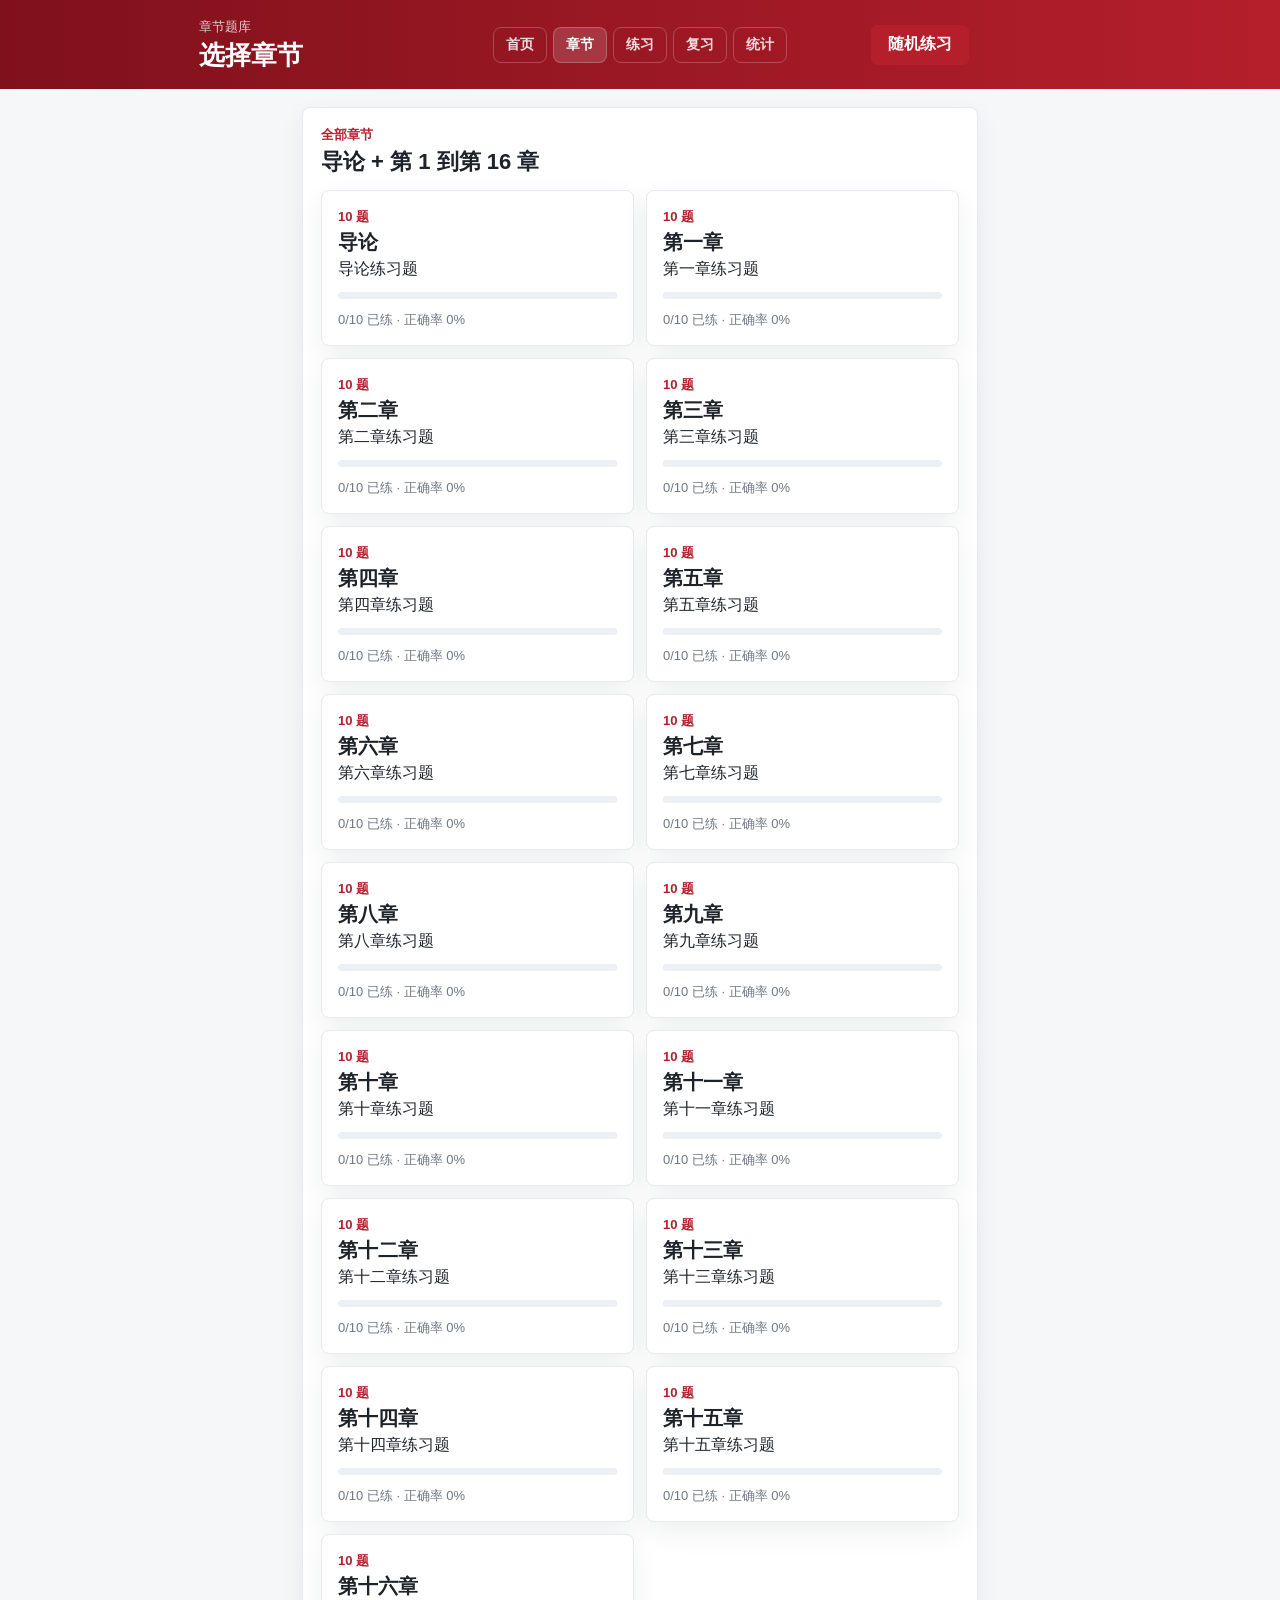
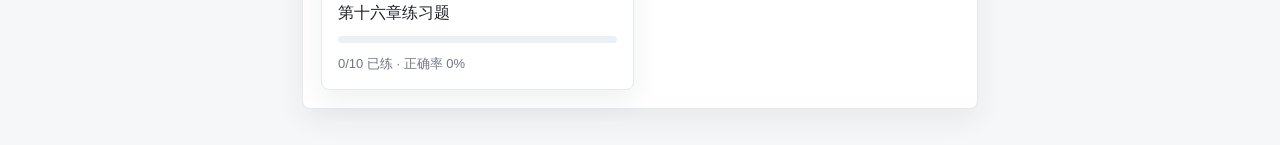
==== chapters.html @ 783799a6 "Initial static quiz site" ====
<!doctype html>
<html lang="zh-CN">
  <head>
    <meta charset="UTF-8" />
    <meta name="viewport" content="width=device-width, initial-scale=1.0" />
    <title>章节 - 习思想刷题系统</title>
    <link rel="stylesheet" href="styles.css?v=20260612-3" />
  </head>
  <body data-page="chapters">
    <div class="app-shell">
      <header class="topbar">
        <div class="brand-block">
          <p class="eyebrow">章节题库</p>
          <h1>选择章节</h1>
        </div>
        <nav class="site-nav" aria-label="主要导航">
          <a href="index.html">首页</a>
          <a href="chapters.html" class="active">章节</a>
          <a href="practice.html">练习</a>
          <a href="review.html">复习</a>
          <a href="stats.html">统计</a>
        </nav>
        <div class="top-actions">
          <a class="primary-button" href="practice.html?mode=random">随机练习</a>
        </div>
      </header>

      <main class="page-shell">
        <section class="page-section">
          <div class="section-heading">
            <p class="mode-label">全部章节</p>
            <h2>导论 + 第 1 到第 16 章</h2>
          </div>
          <div id="chapterCards" class="chapter-card-grid"></div>
        </section>
      </main>
    </div>

    <script src="app.js?v=20260612-3"></script>
    <script src="pages.js?v=20260612-3"></script>
  </body>
</html>
---- styles.css ----
:root {
  --red-900: #7f111b;
  --red-700: #b51f2c;
  --red-100: #fde8e8;
  --gold-600: #b98516;
  --gold-100: #fff4d9;
  --green-700: #1e7a48;
  --green-100: #e4f6ea;
  --ink-900: #1e2329;
  --ink-700: #3e4650;
  --ink-500: #6e7783;
  --line: #e7e9ee;
  --paper: #ffffff;
  --page: #f6f7f9;
  --shadow: 0 16px 40px rgba(33, 37, 43, 0.08);
}

* {
  box-sizing: border-box;
}

html,
body {
  overflow-x: hidden;
}

body {
  margin: 0;
  min-width: 320px;
  color: var(--ink-900);
  background: var(--page);
  font-family:
    "Microsoft YaHei",
    "PingFang SC",
    "Noto Sans CJK SC",
    Arial,
    sans-serif;
}

button {
  font: inherit;
}

a {
  color: inherit;
  text-decoration: none;
}

.app-shell {
  min-height: 100vh;
}

.topbar {
  min-height: 88px;
  padding: 18px clamp(16px, 4vw, 42px);
  color: #fff;
  background: linear-gradient(90deg, var(--red-900), var(--red-700));
  display: flex;
  align-items: center;
  justify-content: space-between;
  gap: 16px;
}

.eyebrow,
.mode-label {
  margin: 0 0 4px;
  color: rgba(255, 255, 255, 0.78);
  font-size: 13px;
}

.mode-label {
  color: var(--red-700);
  font-weight: 700;
}

.topbar h1 {
  margin: 0;
  font-size: 26px;
  line-height: 1.2;
  letter-spacing: 0;
}

.brand-block {
  min-width: 180px;
}

.site-nav {
  display: flex;
  align-items: center;
  justify-content: center;
  gap: 6px;
  flex: 1 1 auto;
  flex-wrap: wrap;
}

.site-nav a {
  min-height: 36px;
  padding: 8px 12px;
  display: inline-flex;
  align-items: center;
  justify-content: center;
  border: 1px solid rgba(255, 255, 255, 0.22);
  border-radius: 8px;
  color: rgba(255, 255, 255, 0.86);
  font-size: 14px;
  font-weight: 700;
}

.site-nav a.active,
.site-nav a:hover {
  color: #fff;
  background: rgba(255, 255, 255, 0.14);
}

.top-actions,
.question-actions {
  display: flex;
  align-items: center;
  gap: 10px;
  flex-wrap: wrap;
}

.workspace {
  display: grid;
  grid-template-columns: 260px minmax(0, 1fr);
  gap: 18px;
  padding: 18px clamp(16px, 4vw, 42px) 32px;
}

.page-shell {
  width: min(1180px, 100%);
  margin: 0 auto;
  padding: 18px clamp(16px, 4vw, 42px) 36px;
}

.two-column-page {
  display: grid;
  grid-template-columns: repeat(2, minmax(0, 1fr));
  gap: 18px;
}

.sidebar,
.question-panel,
.answer-sheet,
.metric-card,
.page-section,
.feature-card,
.chapter-card,
.review-item,
.stats-row {
  background: var(--paper);
  border: 1px solid var(--line);
  border-radius: 8px;
  box-shadow: var(--shadow);
}

.page-section {
  padding: 18px;
}

.page-section + .page-section {
  margin-top: 18px;
}

.two-column-page .page-section + .page-section {
  margin-top: 0;
}

.section-heading {
  margin-bottom: 14px;
}

.section-heading h2 {
  margin: 0;
  font-size: 22px;
  line-height: 1.25;
}

.home-actions {
  display: grid;
  grid-template-columns: repeat(4, minmax(0, 1fr));
  gap: 12px;
  margin-bottom: 18px;
}

.feature-card {
  min-height: 128px;
  padding: 16px;
  display: grid;
  align-content: space-between;
  gap: 18px;
  transition:
    transform 0.15s ease,
    border-color 0.15s ease;
}

.feature-card:hover,
.chapter-card:hover,
.review-item:hover,
.stats-row:hover {
  border-color: var(--red-100);
  transform: translateY(-1px);
}

.feature-card span,
.chapter-card small,
.stats-row span,
.review-item span,
.review-item p {
  color: var(--ink-500);
  font-size: 13px;
}

.feature-card strong {
  font-size: 18px;
  line-height: 1.35;
}

.primary-feature {
  color: #fff;
  border-color: transparent;
  background: linear-gradient(135deg, var(--red-900), var(--red-700));
}

.primary-feature span {
  color: rgba(255, 255, 255, 0.8);
}

.chapter-card-grid {
  display: grid;
  grid-template-columns: repeat(4, minmax(0, 1fr));
  gap: 12px;
}

.chapter-card-grid.compact {
  grid-template-columns: repeat(3, minmax(0, 1fr));
}

.chapter-card {
  min-height: 150px;
  padding: 16px;
  display: grid;
  align-content: space-between;
  gap: 12px;
}

.chapter-card h3,
.review-item h3 {
  margin: 4px 0;
  font-size: 20px;
  line-height: 1.25;
}

.chapter-card p,
.review-item p {
  margin: 0;
}

.mini-progress,
.stats-progress {
  height: 7px;
  overflow: hidden;
  border-radius: 999px;
  background: #eceff3;
}

.mini-progress span,
.stats-progress span {
  height: 100%;
  display: block;
  border-radius: inherit;
  background: linear-gradient(90deg, var(--gold-600), var(--red-700));
}

.review-list,
.stats-list {
  display: grid;
  gap: 10px;
}

.review-item {
  padding: 14px;
  display: grid;
  gap: 6px;
}

.review-item h3 {
  font-size: 16px;
}

.stats-row {
  padding: 14px;
  display: grid;
  grid-template-columns: minmax(0, 220px) minmax(0, 1fr) 56px;
  align-items: center;
  gap: 14px;
}

.stats-row div:first-child {
  display: grid;
  gap: 4px;
}

.stats-row b {
  text-align: right;
  color: var(--red-700);
}

.sidebar {
  align-self: start;
  padding: 16px;
  position: sticky;
  top: 16px;
}

.nav-section + .nav-section {
  margin-top: 22px;
}

.nav-section h2 {
  margin: 0 0 10px;
  color: var(--ink-500);
  font-size: 13px;
  font-weight: 700;
}

.nav-item,
.chapter-button {
  width: 100%;
  min-height: 42px;
  border: 1px solid transparent;
  border-radius: 6px;
  background: transparent;
  color: var(--ink-700);
  display: flex;
  align-items: center;
  justify-content: space-between;
  gap: 10px;
  padding: 9px 10px;
  cursor: pointer;
  text-align: left;
}

.nav-item:hover,
.chapter-button:hover {
  background: #f3f4f6;
}

.nav-item.active,
.chapter-button.active {
  color: var(--red-900);
  border-color: var(--red-100);
  background: var(--red-100);
  font-weight: 700;
}

.chapter-list {
  display: grid;
  gap: 8px;
}

.chapter-title {
  display: grid;
  gap: 3px;
}

.chapter-title strong {
  font-size: 15px;
}

.chapter-title span {
  color: var(--ink-500);
  font-size: 12px;
}

.chapter-badge {
  min-width: 44px;
  text-align: center;
  color: var(--gold-600);
  background: var(--gold-100);
  border-radius: 999px;
  padding: 3px 8px;
  font-size: 12px;
  font-weight: 700;
}

.content-area {
  min-width: 0;
}

.summary-grid {
  display: grid;
  grid-template-columns: repeat(4, minmax(0, 1fr));
  gap: 12px;
  margin-bottom: 18px;
}

.metric-card {
  min-height: 90px;
  padding: 16px;
  display: grid;
  align-content: center;
  gap: 8px;
}

.metric-card span {
  color: var(--ink-500);
  font-size: 13px;
}

.metric-card strong {
  font-size: 28px;
  line-height: 1;
}

.practice-layout {
  display: grid;
  grid-template-columns: minmax(0, 1fr) 310px;
  gap: 18px;
  align-items: start;
}

.question-panel,
.answer-sheet {
  padding: 20px;
}

.practice-header,
.sheet-header {
  display: flex;
  justify-content: space-between;
  gap: 16px;
}

.practice-header h2,
.sheet-header h2 {
  margin: 0;
  font-size: 22px;
  line-height: 1.25;
}

.progress-copy {
  display: flex;
  flex-direction: column;
  gap: 6px;
  color: var(--ink-500);
  font-size: 13px;
  text-align: right;
  white-space: nowrap;
}

.progress-bar {
  height: 8px;
  margin: 18px 0;
  overflow: hidden;
  border-radius: 999px;
  background: #eceff3;
}

.progress-bar span {
  display: block;
  height: 100%;
  width: 0;
  background: linear-gradient(90deg, var(--red-700), var(--gold-600));
  transition: width 180ms ease;
}

.question-meta {
  display: flex;
  gap: 8px;
  margin-bottom: 14px;
}

.question-meta span {
  border: 1px solid var(--line);
  border-radius: 999px;
  padding: 4px 9px;
  color: var(--ink-500);
  background: #fafafa;
  font-size: 12px;
}

#questionText {
  margin: 0 0 18px;
  font-size: 22px;
  line-height: 1.55;
  letter-spacing: 0;
}

.options-list {
  display: grid;
  gap: 10px;
}

.option-button {
  width: 100%;
  min-height: 58px;
  border: 1px solid var(--line);
  border-radius: 8px;
  background: #fff;
  color: var(--ink-900);
  display: grid;
  grid-template-columns: 34px minmax(0, 1fr);
  align-items: center;
  gap: 12px;
  padding: 12px 14px;
  cursor: pointer;
  text-align: left;
}

.option-button:hover {
  border-color: #d4b56a;
  background: #fffdf7;
}

.option-button.selected {
  border-color: var(--red-700);
  background: var(--red-100);
}

.option-button.correct {
  border-color: var(--green-700);
  background: var(--green-100);
}

.option-button.wrong {
  border-color: var(--red-700);
  background: var(--red-100);
}

.option-key {
  width: 34px;
  height: 34px;
  border-radius: 50%;
  color: var(--red-900);
  background: #f3f4f6;
  display: inline-grid;
  place-items: center;
  font-weight: 800;
}

.option-button.selected .option-key,
.option-button.wrong .option-key {
  color: #fff;
  background: var(--red-700);
}

.option-button.correct .option-key {
  color: #fff;
  background: var(--green-700);
}

.option-text {
  line-height: 1.45;
  overflow-wrap: anywhere;
}

.feedback {
  margin-top: 16px;
  border-radius: 8px;
  padding: 14px;
  line-height: 1.55;
  border: 1px solid var(--line);
  background: #fafafa;
}

.feedback.correct {
  color: var(--green-700);
  border-color: #bfe6cc;
  background: var(--green-100);
}

.feedback.wrong {
  color: var(--red-900);
  border-color: #f0b7bb;
  background: var(--red-100);
}

.question-actions {
  justify-content: flex-end;
  margin-top: 18px;
}

.primary-button,
.ghost-button,
.icon-button,
.text-button {
  min-height: 40px;
  border-radius: 6px;
  cursor: pointer;
  display: inline-flex;
  align-items: center;
  justify-content: center;
}

.primary-button {
  border: 1px solid var(--red-700);
  background: var(--red-700);
  color: #fff;
  padding: 0 16px;
  font-weight: 700;
}

.primary-button:hover {
  background: var(--red-900);
}

.ghost-button {
  border: 1px solid var(--line);
  background: #fff;
  color: var(--ink-700);
  padding: 0 14px;
}

.ghost-button:hover,
.text-button:hover {
  border-color: var(--red-700);
  color: var(--red-700);
}

.icon-button {
  width: 40px;
  border: 1px solid rgba(255, 255, 255, 0.5);
  background: rgba(255, 255, 255, 0.12);
  color: #fff;
  font-size: 20px;
}

.text-button {
  border: 1px solid transparent;
  background: transparent;
  color: var(--ink-500);
  padding: 0 8px;
}

button:disabled {
  opacity: 0.48;
  cursor: not-allowed;
}

.answer-grid {
  display: grid;
  grid-template-columns: repeat(5, 42px);
  gap: 8px;
  margin: 18px 0;
}

.answer-dot {
  width: 42px;
  height: 42px;
  border: 1px solid var(--line);
  border-radius: 6px;
  background: #fff;
  color: var(--ink-700);
  cursor: pointer;
  font-weight: 700;
}

.answer-dot.current {
  border-color: var(--gold-600);
  box-shadow: inset 0 0 0 2px var(--gold-600);
}

.answer-dot.done {
  color: #fff;
  border-color: var(--green-700);
  background: var(--green-700);
}

.answer-dot.missed {
  color: #fff;
  border-color: var(--red-700);
  background: var(--red-700);
}

.chapter-status {
  display: grid;
  gap: 10px;
  color: var(--ink-500);
  font-size: 14px;
  line-height: 1.5;
}

.status-row {
  display: flex;
  justify-content: space-between;
  gap: 12px;
  border-top: 1px solid var(--line);
  padding-top: 10px;
}

.empty-state {
  border: 1px dashed #d5d8df;
  border-radius: 8px;
  padding: 22px;
  color: var(--ink-500);
  background: #fbfbfc;
  line-height: 1.6;
}

@media (max-width: 1040px) {
  .workspace,
  .practice-layout {
    grid-template-columns: 1fr;
  }

  .sidebar {
    position: static;
  }

  .nav-section:first-child {
    display: grid;
  }

  .nav-section:first-child .nav-item {
    justify-content: center;
  }

  .answer-grid {
    grid-template-columns: repeat(10, 42px);
  }
}

@media (max-width: 720px) {
  .workspace {
    gap: 12px;
    padding: 12px;
  }

  .topbar,
  .practice-header,
  .sheet-header {
    align-items: flex-start;
    flex-direction: column;
  }

  .topbar {
    min-height: auto;
    padding: 14px 12px;
  }

  .top-actions {
    width: 100%;
  }

  .top-actions .primary-button {
    flex: 1 1 auto;
  }

  .sidebar {
    order: 2;
    padding: 12px;
  }

  .content-area {
    order: 1;
  }

  .nav-section:first-child {
    grid-template-columns: repeat(2, minmax(0, 1fr));
    gap: 8px;
  }

  .nav-section:first-child h2 {
    grid-column: 1 / -1;
  }

  .nav-section:first-child .nav-item {
    min-height: 40px;
    padding: 8px;
    text-align: center;
  }

  .chapter-list {
    grid-template-columns: repeat(2, minmax(0, 1fr));
  }

  .chapter-button {
    min-height: 62px;
    align-items: flex-start;
    flex-direction: column;
    gap: 8px;
    padding: 10px;
  }

  .chapter-badge {
    min-width: 0;
  }

  .summary-grid {
    grid-template-columns: repeat(2, minmax(0, 1fr));
    gap: 8px;
    margin-bottom: 12px;
  }

  .metric-card {
    min-height: 76px;
    padding: 12px;
  }

  .metric-card strong {
    font-size: 24px;
  }

  .question-panel,
  .answer-sheet {
    padding: 16px;
  }

  .practice-layout {
    gap: 12px;
  }

  .practice-header h2,
  .sheet-header h2 {
    font-size: 20px;
  }

  #questionText {
    font-size: 19px;
  }

  .option-button {
    min-height: 54px;
  }

  .progress-copy {
    text-align: left;
    white-space: normal;
  }

  .answer-grid {
    grid-template-columns: repeat(5, minmax(0, 1fr));
  }

  .answer-dot {
    width: 100%;
  }

  .question-actions {
    justify-content: stretch;
  }

  .question-actions button {
    flex: 1 1 120px;
  }
}

@media (max-width: 420px) {
  .summary-grid {
    grid-template-columns: repeat(2, minmax(0, 1fr));
  }

  .topbar h1 {
    font-size: 22px;
  }

  .chapter-list {
    grid-template-columns: repeat(2, minmax(0, 1fr));
  }

  .question-actions {
    gap: 8px;
  }

  .question-actions button {
    flex-basis: calc(50% - 4px);
  }

  .primary-button,
  .ghost-button,
  .icon-button,
  .text-button {
    min-height: 42px;
  }

  .option-button {
    grid-template-columns: 30px minmax(0, 1fr);
    padding: 10px;
  }

  .option-key {
    width: 30px;
    height: 30px;
  }
}

@media (max-width: 1040px) {
  .home-actions,
  .chapter-card-grid,
  .chapter-card-grid.compact {
    grid-template-columns: repeat(2, minmax(0, 1fr));
  }

  .two-column-page {
    grid-template-columns: 1fr;
  }

  .stats-row {
    grid-template-columns: minmax(0, 1fr);
  }

  .stats-row b {
    text-align: left;
  }
}

@media (max-width: 720px) {
  .page-shell {
    padding: 12px;
  }

  .brand-block {
    min-width: 0;
  }

  .site-nav {
    width: 100%;
    justify-content: flex-start;
    order: 3;
  }

  .site-nav a {
    flex: 1 1 calc(20% - 6px);
    min-height: 38px;
    padding: 7px 6px;
  }

  .home-actions {
    grid-template-columns: repeat(2, minmax(0, 1fr));
    gap: 8px;
  }

  .feature-card {
    min-height: 112px;
    padding: 14px;
  }

  .feature-card strong {
    font-size: 16px;
  }

  .chapter-card-grid,
  .chapter-card-grid.compact {
    grid-template-columns: repeat(2, minmax(0, 1fr));
    gap: 8px;
  }

  .chapter-card,
  .page-section,
  .review-item,
  .stats-row {
    padding: 14px;
  }

  .chapter-card h3,
  .section-heading h2 {
    font-size: 19px;
  }
}

@media (max-width: 420px) {
  .site-nav a {
    flex-basis: calc(33.333% - 6px);
    font-size: 13px;
  }

  .home-actions {
    grid-template-columns: 1fr;
  }

  .chapter-card {
    min-height: 136px;
  }
}

/* Reference-style app layout: compact, mobile-first, and focused on practicing. */
.workspace,
.page-shell {
  width: min(760px, 100%);
  margin: 0 auto;
}

.workspace,
.practice-layout,
.two-column-page {
  grid-template-columns: 1fr;
}

.content-area {
  order: 1;
}

.sidebar {
  order: 2;
  position: static;
}

.sidebar .nav-section:first-child {
  display: grid;
  grid-template-columns: repeat(5, minmax(0, 1fr));
  gap: 8px;
}

.sidebar .nav-section:first-child h2 {
  grid-column: 1 / -1;
}

.sidebar .nav-section:first-child .nav-item {
  justify-content: center;
  min-height: 42px;
  padding: 8px;
  text-align: center;
}

.chapter-list,
.home-actions,
.chapter-card-grid,
.chapter-card-grid.compact {
  grid-template-columns: repeat(2, minmax(0, 1fr));
}

.answer-grid {
  grid-template-columns: repeat(5, minmax(0, 1fr));
}

.answer-dot {
  width: 100%;
}

.question-panel,
.answer-sheet,
.sidebar,
.page-section,
.metric-card,
.feature-card,
.chapter-card,
.review-item,
.stats-row {
  box-shadow: 0 10px 28px rgba(33, 37, 43, 0.07);
}

@media (min-width: 900px) {
  .topbar {
    justify-content: center;
  }

  .brand-block,
  .top-actions {
    flex: 0 0 210px;
  }

  .site-nav {
    flex: 0 1 430px;
  }
}

@media (max-width: 560px) {
  .sidebar .nav-section:first-child {
    grid-template-columns: repeat(2, minmax(0, 1fr));
  }

  .home-actions {
    grid-template-columns: 1fr;
  }

  .chapter-card-grid,
  .chapter-card-grid.compact,
  .chapter-list {
    grid-template-columns: repeat(2, minmax(0, 1fr));
  }
}
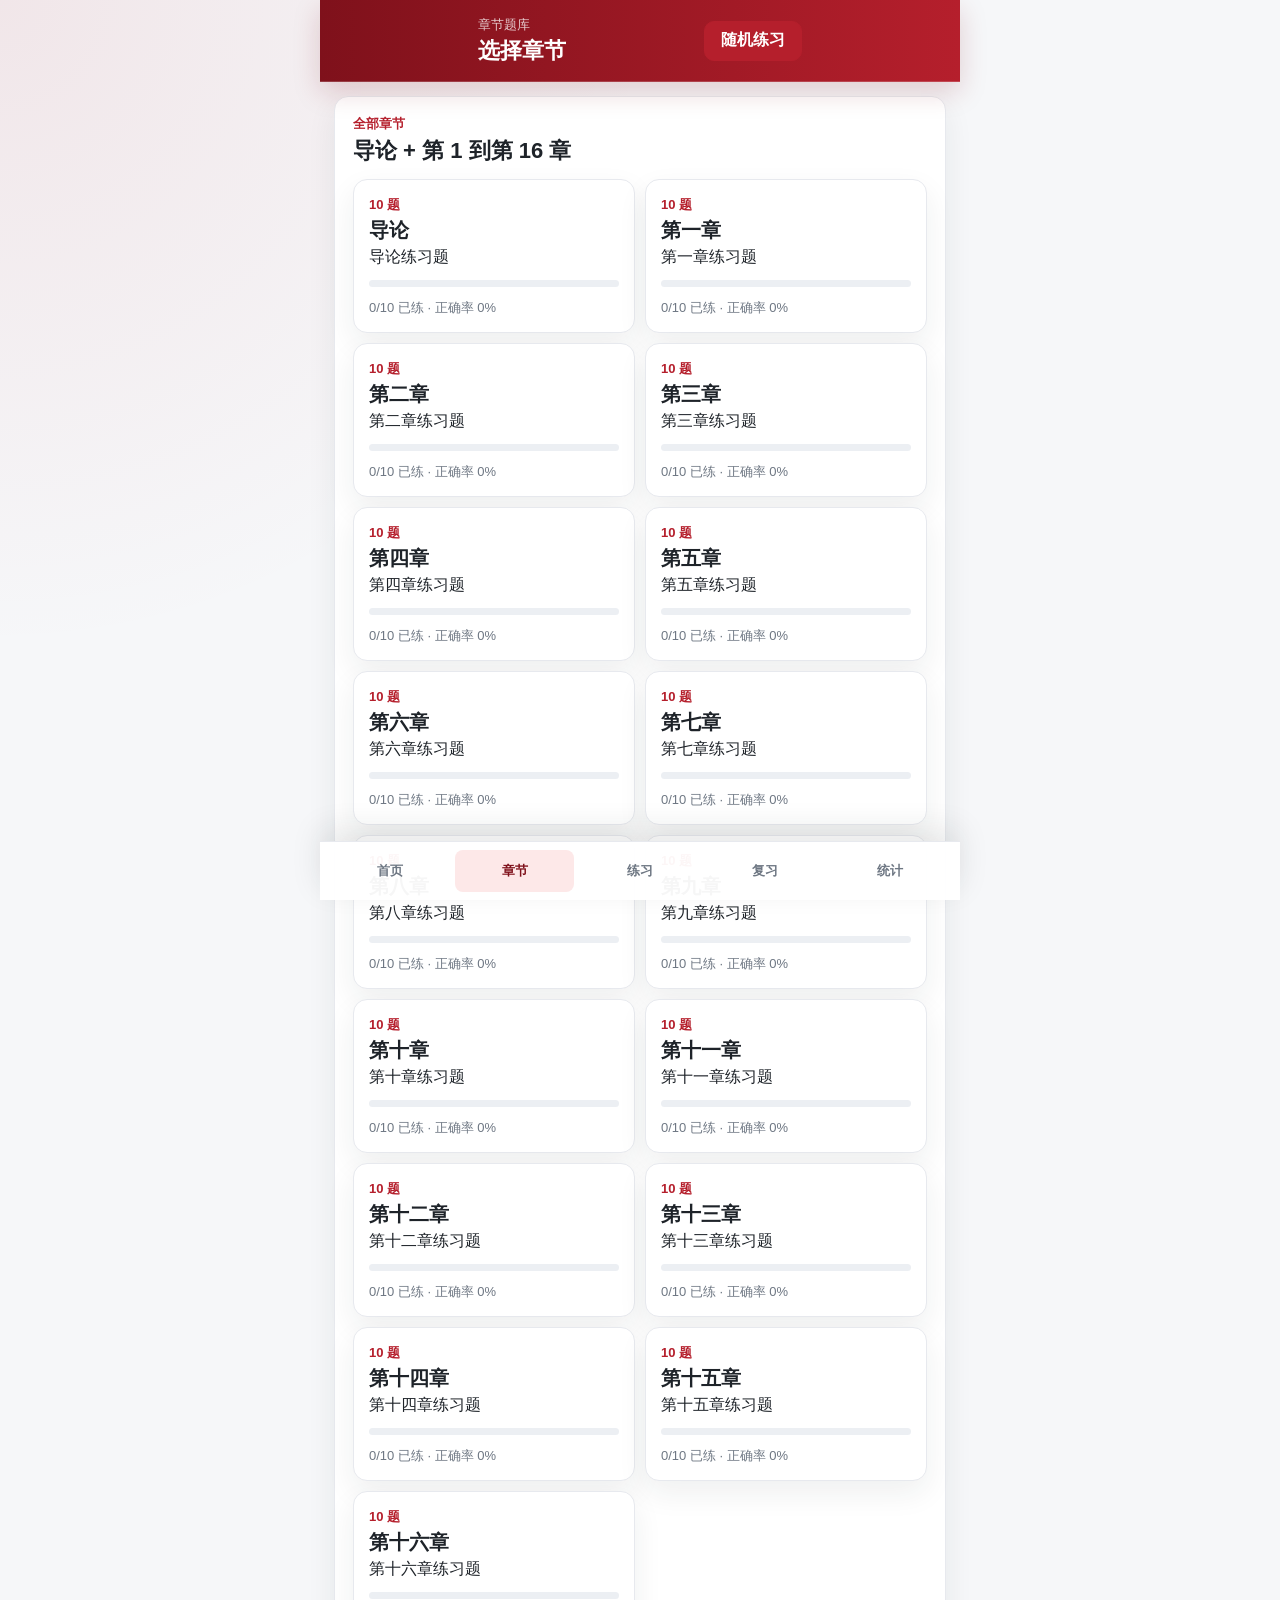
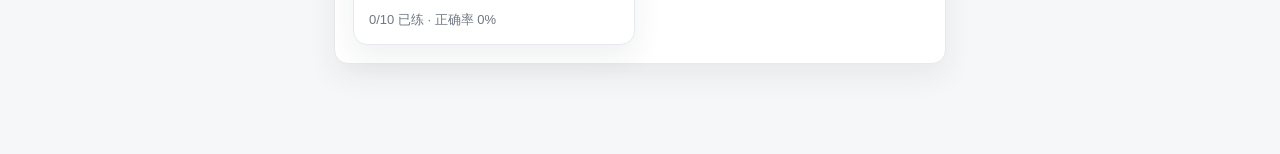
==== commit a18471a5: "Refine app-style quiz layout" ====
--- a/chapters.html
+++ b/chapters.html
@@ -4,7 +4,7 @@
     <meta charset="UTF-8" />
     <meta name="viewport" content="width=device-width, initial-scale=1.0" />
     <title>章节 - 习思想刷题系统</title>
-    <link rel="stylesheet" href="styles.css?v=20260612-3" />
+    <link rel="stylesheet" href="styles.css?v=20260612-4" />
   </head>
   <body data-page="chapters">
     <div class="app-shell">
@@ -36,7 +36,7 @@
       </main>
     </div>
 
-    <script src="app.js?v=20260612-3"></script>
-    <script src="pages.js?v=20260612-3"></script>
+    <script src="app.js?v=20260612-4"></script>
+    <script src="pages.js?v=20260612-4"></script>
   </body>
 </html>
--- a/styles.css
+++ b/styles.css
@@ -1070,3 +1070,263 @@
     grid-template-columns: repeat(2, minmax(0, 1fr));
   }
 }
+
+/* Clean app framework inspired by the 毛概 reference. */
+body {
+  padding-bottom: 76px;
+  background:
+    radial-gradient(circle at top left, rgba(181, 31, 44, 0.08), transparent 30%),
+    var(--page);
+  -webkit-tap-highlight-color: transparent;
+}
+
+.app-shell {
+  width: min(640px, 100%);
+  margin: 0 auto;
+  min-height: 100vh;
+}
+
+.topbar {
+  width: min(640px, 100%);
+  min-height: 82px;
+  margin: 0 auto;
+  padding: 16px;
+  position: sticky;
+  top: 0;
+  z-index: 30;
+  border-bottom: 1px solid rgba(255, 255, 255, 0.18);
+  box-shadow: 0 10px 26px rgba(127, 17, 27, 0.18);
+}
+
+.topbar h1 {
+  font-size: 22px;
+}
+
+.top-actions {
+  flex: 0 0 auto;
+}
+
+.site-nav {
+  width: min(640px, 100%);
+  padding: 8px 10px calc(8px + env(safe-area-inset-bottom));
+  position: fixed;
+  left: 50%;
+  right: auto;
+  bottom: 0;
+  z-index: 40;
+  display: grid;
+  grid-template-columns: repeat(5, minmax(0, 1fr));
+  gap: 6px;
+  transform: translateX(-50%);
+  border-top: 1px solid var(--line);
+  background: rgba(255, 255, 255, 0.96);
+  box-shadow: 0 -12px 30px rgba(33, 37, 43, 0.1);
+}
+
+.site-nav a {
+  min-height: 42px;
+  padding: 6px;
+  border: 0;
+  border-radius: 8px;
+  color: var(--ink-500);
+  background: transparent;
+  font-size: 13px;
+}
+
+.site-nav a.active,
+.site-nav a:hover {
+  color: var(--red-900);
+  background: var(--red-100);
+}
+
+.workspace,
+.page-shell {
+  width: 100%;
+  padding: 14px;
+}
+
+.page-shell,
+.workspace,
+.practice-layout,
+.two-column-page {
+  display: grid;
+  grid-template-columns: 1fr;
+  gap: 14px;
+}
+
+.summary-grid {
+  grid-template-columns: repeat(2, minmax(0, 1fr));
+  gap: 10px;
+  margin-bottom: 0;
+}
+
+.metric-card {
+  min-height: 86px;
+  padding: 14px;
+}
+
+.metric-card strong {
+  font-size: 26px;
+}
+
+.home-actions,
+.chapter-card-grid,
+.chapter-card-grid.compact {
+  grid-template-columns: repeat(2, minmax(0, 1fr));
+  gap: 10px;
+}
+
+.feature-card,
+.chapter-card {
+  min-height: 126px;
+  padding: 15px;
+}
+
+.primary-feature {
+  background: linear-gradient(135deg, var(--red-900), var(--red-700));
+}
+
+.page-section,
+.question-panel,
+.answer-sheet,
+.practice-toolbar,
+.metric-card,
+.feature-card,
+.chapter-card,
+.review-item,
+.stats-row {
+  border-radius: 14px;
+  box-shadow: 0 12px 30px rgba(33, 37, 43, 0.07);
+}
+
+.practice-toolbar {
+  padding: 12px;
+  background: var(--paper);
+  border: 1px solid var(--line);
+}
+
+.mode-tabs {
+  display: grid;
+  grid-template-columns: repeat(5, minmax(0, 1fr));
+  gap: 6px;
+}
+
+.mode-tabs .nav-item {
+  min-height: 38px;
+  justify-content: center;
+  padding: 7px 4px;
+  font-size: 13px;
+  text-align: center;
+}
+
+.chapter-picker {
+  margin-top: 10px;
+}
+
+.chapter-picker summary {
+  min-height: 40px;
+  padding: 9px 10px;
+  border: 1px solid var(--line);
+  border-radius: 8px;
+  color: var(--ink-700);
+  background: #fbfbfc;
+  cursor: pointer;
+  font-weight: 700;
+}
+
+.chapter-picker .chapter-list {
+  margin-top: 10px;
+  grid-template-columns: repeat(2, minmax(0, 1fr));
+}
+
+.question-panel,
+.answer-sheet {
+  padding: 16px;
+}
+
+.practice-header,
+.sheet-header {
+  align-items: flex-start;
+}
+
+#questionText {
+  margin-top: 18px;
+  font-size: 21px;
+  line-height: 1.55;
+}
+
+.option-button {
+  min-height: 56px;
+  border-radius: 10px;
+}
+
+.option-key {
+  border-radius: 999px;
+}
+
+.feedback {
+  border-radius: 12px;
+  line-height: 1.7;
+}
+
+.answer-grid {
+  grid-template-columns: repeat(5, minmax(0, 1fr));
+}
+
+.answer-dot {
+  width: 100%;
+  border-radius: 10px;
+}
+
+.question-actions {
+  display: grid;
+  grid-template-columns: repeat(2, minmax(0, 1fr));
+}
+
+.question-actions button {
+  width: 100%;
+}
+
+.primary-button,
+.ghost-button,
+.text-button,
+.icon-button {
+  border-radius: 10px;
+}
+
+.stats-row {
+  grid-template-columns: 1fr;
+}
+
+.stats-row b {
+  text-align: left;
+}
+
+@media (max-width: 430px) {
+  .workspace,
+  .page-shell {
+    padding: 12px;
+  }
+
+  .topbar {
+    padding: 14px 12px;
+  }
+
+  .home-actions {
+    grid-template-columns: 1fr;
+  }
+
+  .feature-card {
+    min-height: 112px;
+  }
+
+  .chapter-card-grid,
+  .chapter-card-grid.compact,
+  .chapter-picker .chapter-list {
+    grid-template-columns: repeat(2, minmax(0, 1fr));
+  }
+
+  .chapter-card {
+    min-height: 122px;
+  }
+}
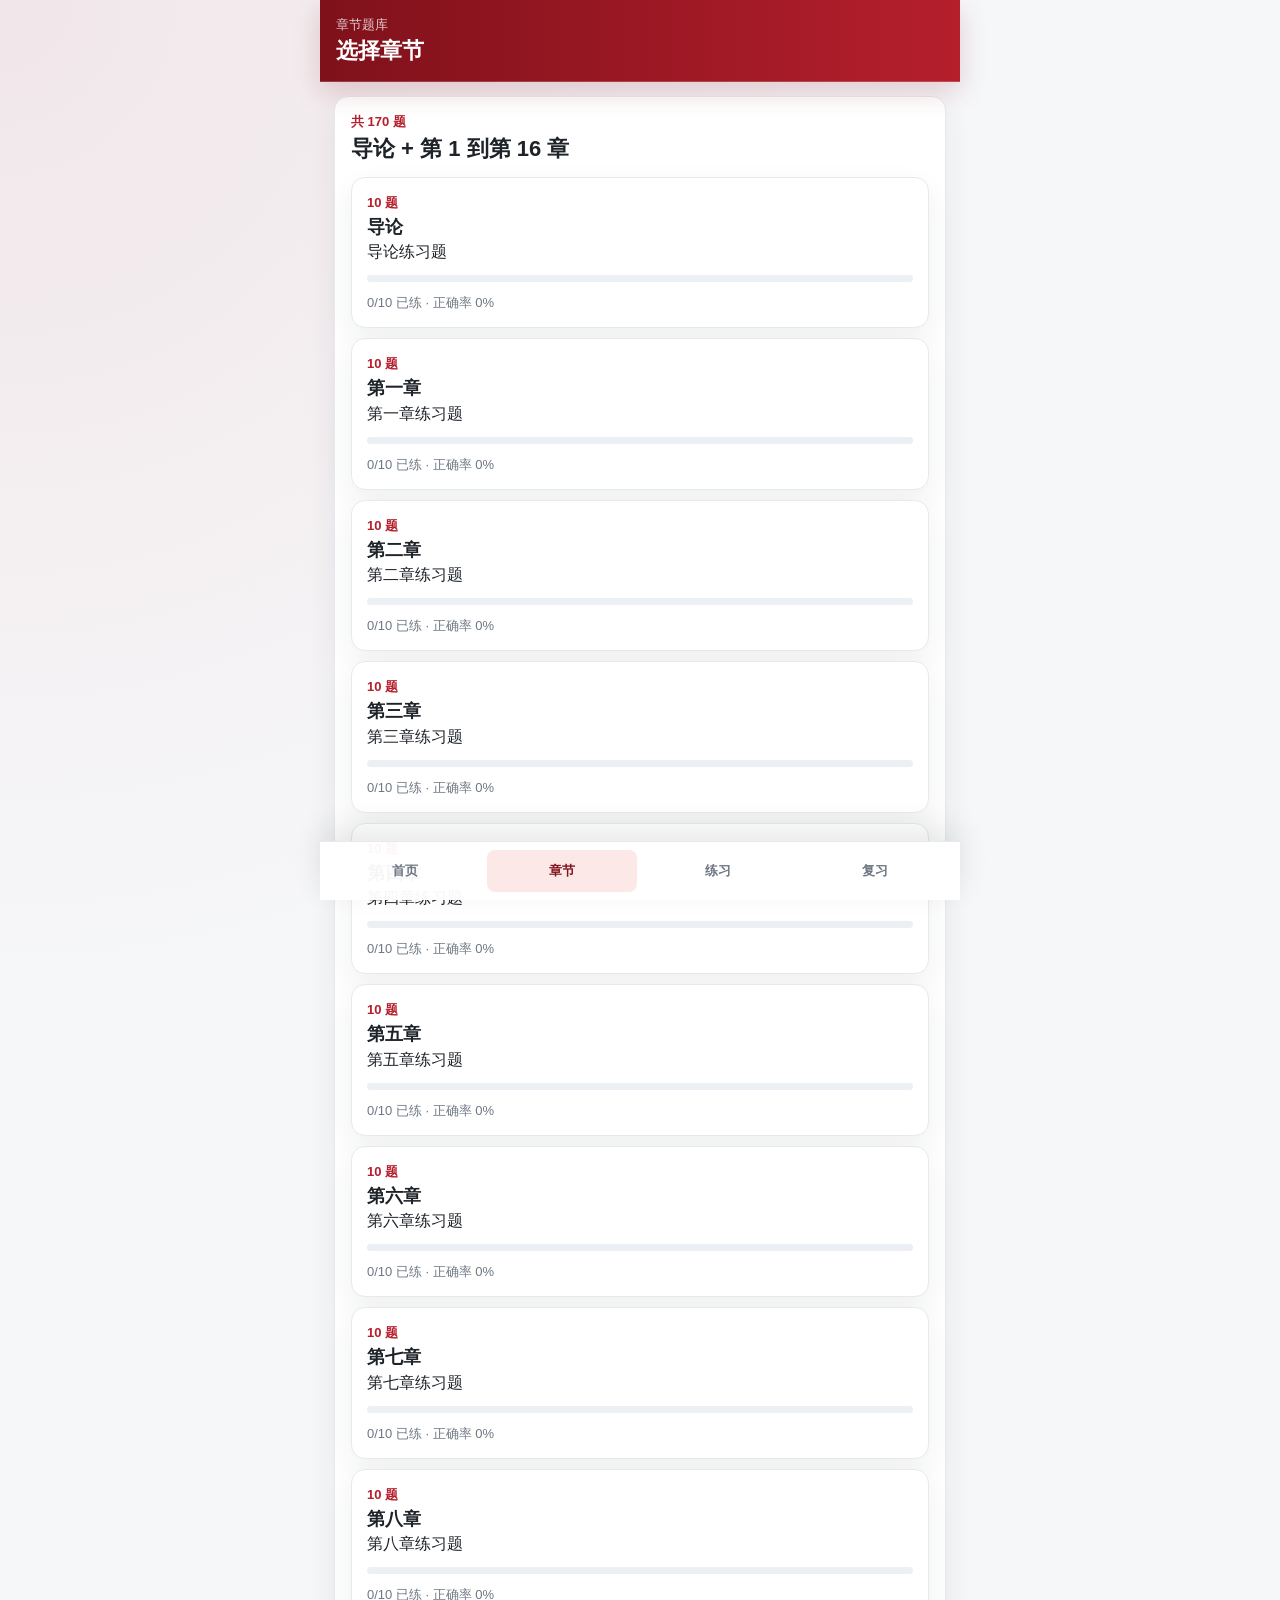
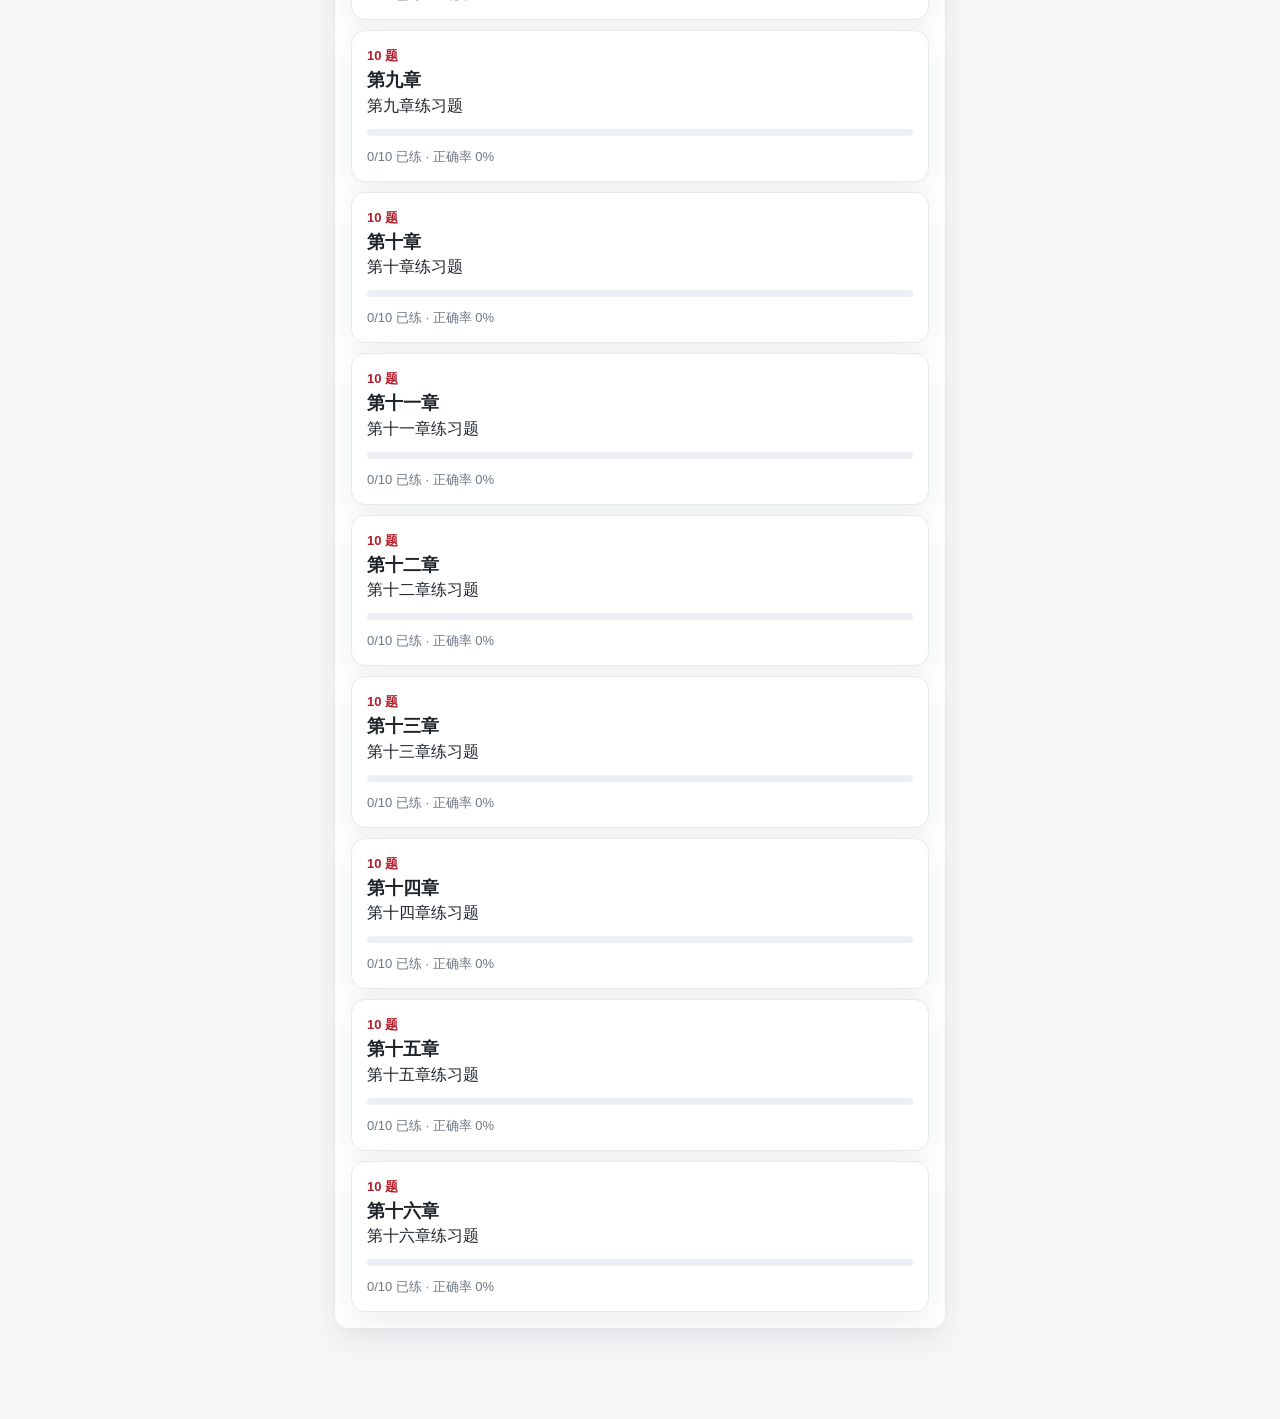
==== commit 6faf9b10: "Simplify quiz app layout" ====
--- a/chapters.html
+++ b/chapters.html
@@ -2,41 +2,38 @@
 <html lang="zh-CN">
   <head>
     <meta charset="UTF-8" />
-    <meta name="viewport" content="width=device-width, initial-scale=1.0" />
+    <meta name="viewport" content="width=device-width, initial-scale=1.0, maximum-scale=1.0, user-scalable=no" />
     <title>章节 - 习思想刷题系统</title>
-    <link rel="stylesheet" href="styles.css?v=20260612-4" />
+    <link rel="stylesheet" href="styles.css?v=20260612-5" />
   </head>
   <body data-page="chapters">
     <div class="app-shell">
-      <header class="topbar">
+      <header class="topbar simple-topbar">
         <div class="brand-block">
           <p class="eyebrow">章节题库</p>
           <h1>选择章节</h1>
         </div>
-        <nav class="site-nav" aria-label="主要导航">
-          <a href="index.html">首页</a>
-          <a href="chapters.html" class="active">章节</a>
-          <a href="practice.html">练习</a>
-          <a href="review.html">复习</a>
-          <a href="stats.html">统计</a>
-        </nav>
-        <div class="top-actions">
-          <a class="primary-button" href="practice.html?mode=random">随机练习</a>
-        </div>
       </header>
 
-      <main class="page-shell">
-        <section class="page-section">
+      <main class="page-shell simple-page">
+        <section class="page-section simple-section">
           <div class="section-heading">
-            <p class="mode-label">全部章节</p>
+            <p class="mode-label">共 170 题</p>
             <h2>导论 + 第 1 到第 16 章</h2>
           </div>
-          <div id="chapterCards" class="chapter-card-grid"></div>
+          <div id="chapterCards" class="chapter-card-grid simple-chapters"></div>
         </section>
       </main>
+
+      <nav class="site-nav" aria-label="主要导航">
+        <a href="index.html">首页</a>
+        <a href="chapters.html" class="active">章节</a>
+        <a href="practice.html">练习</a>
+        <a href="review.html">复习</a>
+      </nav>
     </div>
 
-    <script src="app.js?v=20260612-4"></script>
-    <script src="pages.js?v=20260612-4"></script>
+    <script src="app.js?v=20260612-5"></script>
+    <script src="pages.js?v=20260612-5"></script>
   </body>
 </html>
--- a/styles.css
+++ b/styles.css
@@ -1330,3 +1330,91 @@
     min-height: 122px;
   }
 }
+
+/* Minimal practical pass: four core pages, fewer competing controls. */
+.simple-topbar {
+  justify-content: flex-start;
+}
+
+.simple-topbar .brand-block {
+  flex: 1 1 auto;
+}
+
+.site-nav {
+  grid-template-columns: repeat(4, minmax(0, 1fr));
+}
+
+.simple-page,
+.practice-page {
+  gap: 12px;
+}
+
+.simple-actions {
+  grid-template-columns: 1fr;
+}
+
+.simple-actions .feature-card {
+  min-height: 92px;
+}
+
+.simple-section {
+  padding: 16px;
+}
+
+.simple-chapters {
+  grid-template-columns: 1fr;
+}
+
+.simple-chapters .chapter-card {
+  min-height: 92px;
+  grid-template-columns: minmax(0, 1fr);
+}
+
+.simple-chapters .chapter-card h3 {
+  font-size: 18px;
+}
+
+.simple-picker {
+  padding: 0;
+  border: 0;
+  background: transparent;
+  box-shadow: none;
+}
+
+.simple-picker summary {
+  background: var(--paper);
+  box-shadow: 0 8px 20px rgba(33, 37, 43, 0.06);
+}
+
+.practice-page .question-panel {
+  padding: 18px;
+}
+
+.practice-page .answer-sheet {
+  padding: 14px;
+}
+
+.compact-sheet .chapter-status {
+  display: none;
+}
+
+.compact-sheet .answer-grid {
+  margin-bottom: 4px;
+}
+
+.feature-card:hover,
+.chapter-card:hover,
+.review-item:hover,
+.stats-row:hover {
+  transform: none;
+}
+
+@media (min-width: 720px) {
+  .simple-actions {
+    grid-template-columns: 1fr;
+  }
+
+  .simple-chapters {
+    grid-template-columns: 1fr;
+  }
+}
